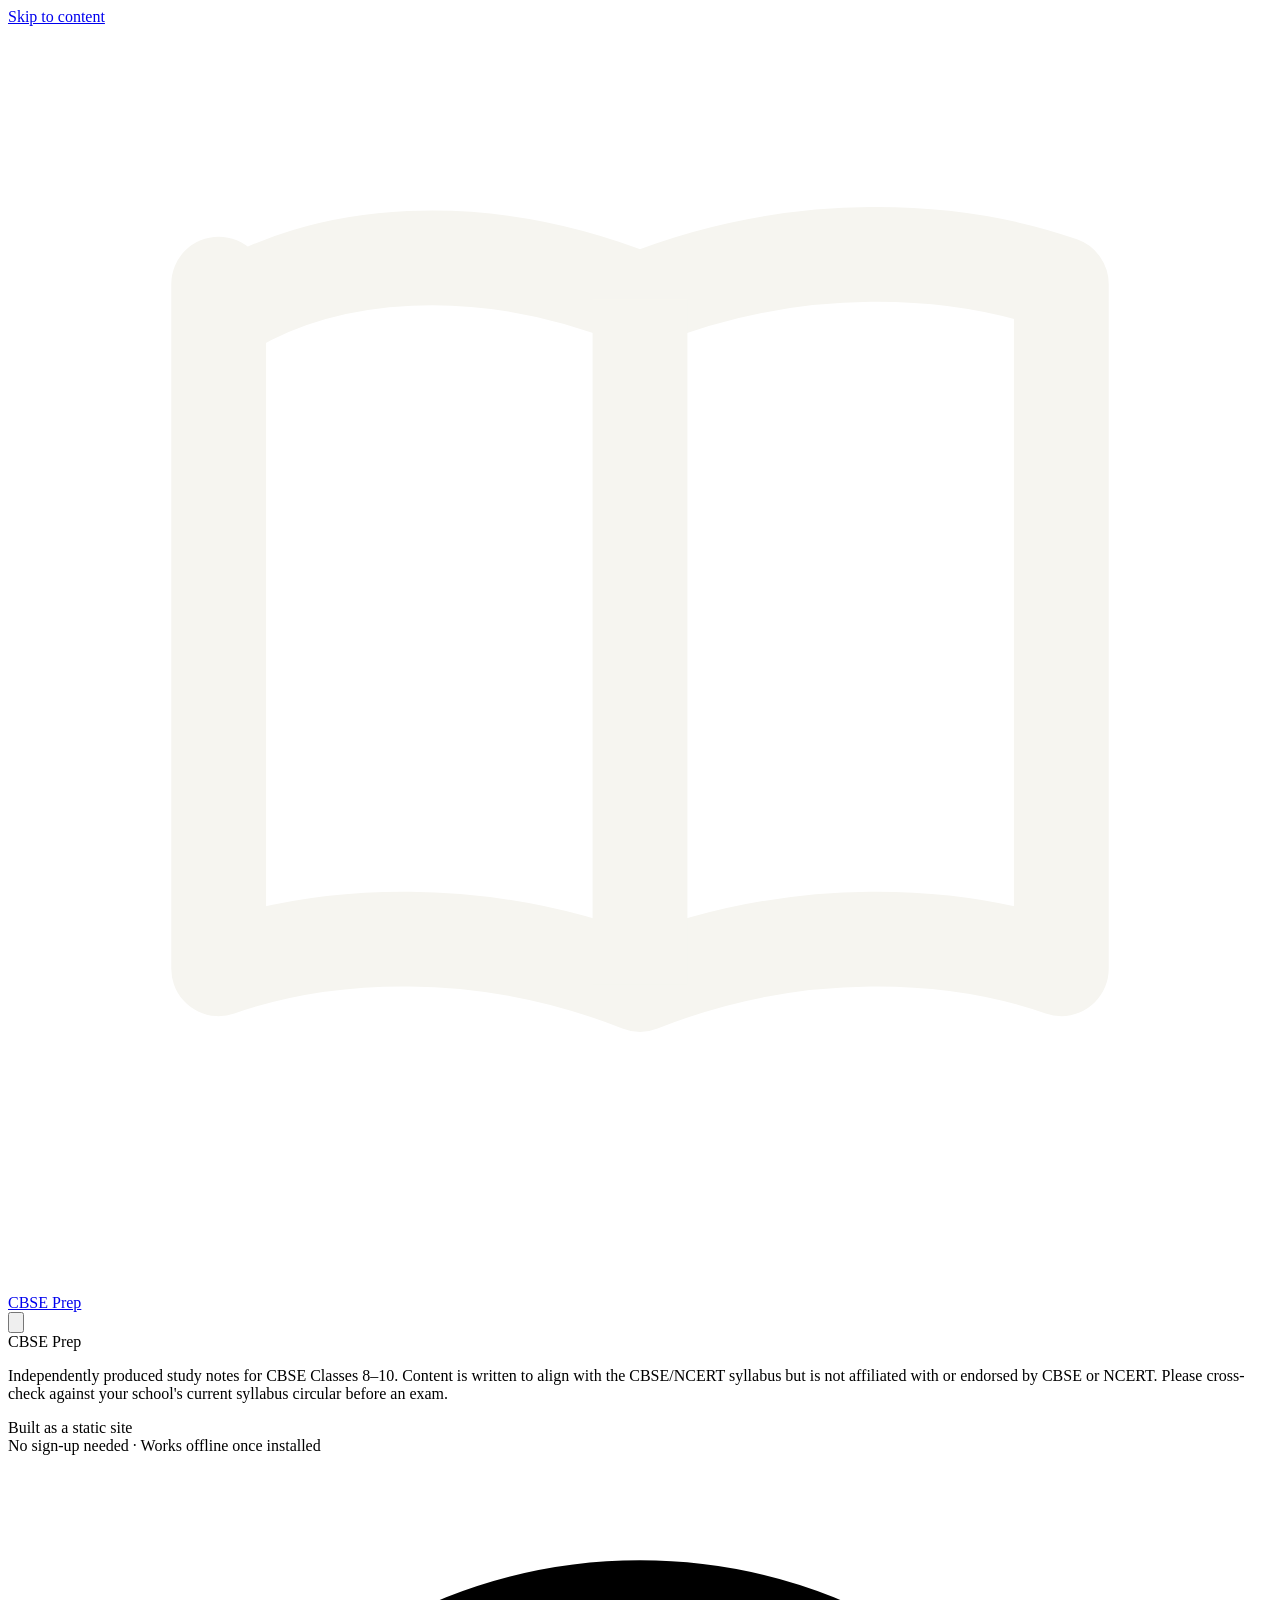
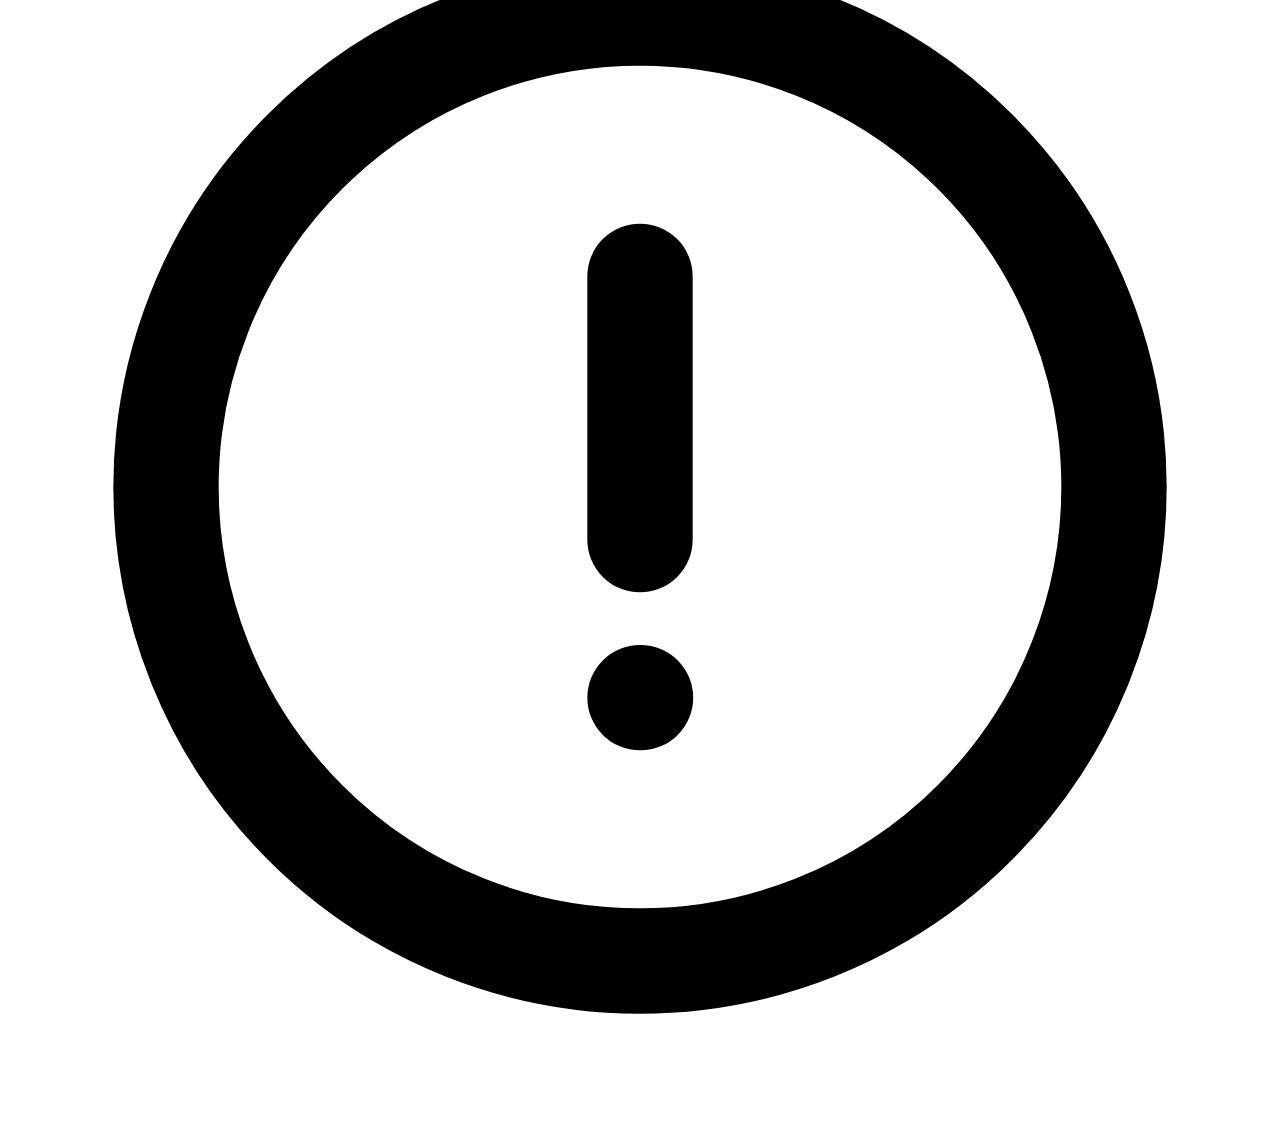
==== index.html @ 0fec068e "Add files via upload" ====
<!DOCTYPE html>
<html lang="en">
<head>
<meta charset="UTF-8" />
<meta name="viewport" content="width=device-width, initial-scale=1, viewport-fit=cover" />
<title>CBSE Prep — Notes, Q&amp;A &amp; Mock Papers for Classes 8–10</title>
<meta name="description" content="Free CBSE-aligned chapter notes, Top 25 Q&A practice cards and full mock papers for Class 8, 9 and 10 — organised by subject and chapter." />
<meta name="theme-color" content="#1b2a4a" />

<!-- Open Graph -->
<meta property="og:type" content="website" />
<meta property="og:site_name" content="CBSE Prep" />
<meta property="og:title" content="CBSE Prep — Notes, Q&A & Mock Papers for Classes 8–10" />
<meta property="og:description" content="Free CBSE-aligned chapter notes, Top 25 Q&A practice cards and full mock papers for Class 8, 9 and 10." />
<meta property="og:image" content="/icons/icon-512.png" />
<meta property="og:locale" content="en_IN" />
<meta name="twitter:card" content="summary" />
<meta name="twitter:title" content="CBSE Prep — Notes, Q&A & Mock Papers" />
<meta name="twitter:description" content="Chapter notes, Q&A practice and mock papers for CBSE Classes 8–10." />

<!-- PWA -->
<link rel="manifest" href="/manifest.json" />
<link rel="icon" href="/icons/favicon-32.png" sizes="32x32" />
<link rel="apple-touch-icon" href="/icons/apple-touch-icon.png" />

<!-- Fonts: Newsreader (display), Inter (body), IBM Plex Mono (utility/marks) -->
<link rel="preconnect" href="https://fonts.googleapis.com" />
<link rel="preconnect" href="https://fonts.gstatic.com" crossorigin />
<link href="https://fonts.googleapis.com/css2?family=Newsreader:ital,opsz,wght@0,6..72,400;0,6..72,500;0,6..72,600;0,6..72,700;1,6..72,500&family=Inter:wght@400;500;600;700;800&family=IBM+Plex+Mono:wght@400;500;600;700&display=swap" rel="stylesheet" />

<link rel="stylesheet" href="/css/styles.css" />
</head>
<body>
<a class="skip-link" href="#app-main">Skip to content</a>

<header class="site-header">
  <div class="container">
    <a class="brand" href="#/" data-nav-home>
      <span class="brand-mark">
        <svg viewBox="0 0 24 24" fill="none" stroke="#f6f5f0" stroke-width="1.8"><path d="M4 5.5C6 4.2 9 4 12 5.2c3-1.2 6-1 8-.3v13c-2-.7-5-.9-8 .3-3-1.2-6-1-8-.3v-13Z" stroke-linejoin="round"/><path d="M12 5.2v13" /></svg>
      </span>
      CBSE Prep
    </a>
    <div class="header-actions">
      <button class="install-btn" id="install-btn" type="button" hidden>
        <svg viewBox="0 0 24 24" fill="none" stroke="currentColor" stroke-width="2"><path d="M12 3v12m0 0 4-4m-4 4-4-4M5 21h14" stroke-linecap="round" stroke-linejoin="round"/></svg>
        Install app
      </button>
      <button class="icon-btn" id="theme-toggle" type="button" aria-pressed="false" aria-label="Switch to night study mode">
        <svg id="theme-icon" viewBox="0 0 24 24" fill="none" stroke="currentColor" stroke-width="1.8"><path d="M20 14.5A8.5 8.5 0 1 1 9.5 4a7 7 0 0 0 10.5 10.5Z" stroke-linejoin="round"/></svg>
      </button>
    </div>
  </div>
</header>

<div class="breadcrumb-bar" id="breadcrumb-bar" hidden>
  <div class="container">
    <nav class="breadcrumb" id="breadcrumb" aria-label="Breadcrumb"></nav>
  </div>
</div>

<main id="app-main"></main>

<footer class="site-footer">
  <div class="container footer-grid">
    <div>
      <div class="footer-brand">CBSE Prep</div>
      <p class="footer-note">
        Independently produced study notes for CBSE Classes 8–10. Content is written to align
        with the CBSE/NCERT syllabus but is not affiliated with or endorsed by CBSE or NCERT.
        Please cross-check against your school's current syllabus circular before an exam.
      </p>
    </div>
    <div class="footer-meta">
      Built as a static site<br />
      No sign-up needed · Works offline once installed
    </div>
  </div>
</footer>

<div class="toast" id="toast" role="status" aria-live="polite">
  <svg viewBox="0 0 24 24" fill="none" stroke="currentColor" stroke-width="2"><circle cx="12" cy="12" r="9"/><path d="M12 8v5M12 16h.01" stroke-linecap="round"/></svg>
  <span id="toast-msg"></span>
</div>

<script src="/vendor/marked.min.js"></script>
<script src="/js/data.js"></script>
<script src="/js/markdown.js"></script>
<script src="/js/protection.js"></script>
<script src="/js/flipcards.js"></script>
<script src="/js/views.js"></script>
<script src="/js/theme.js"></script>
<script src="/js/pwa.js"></script>
<script src="/js/router.js"></script>
<script src="/js/app.js"></script>
</body>
</html>
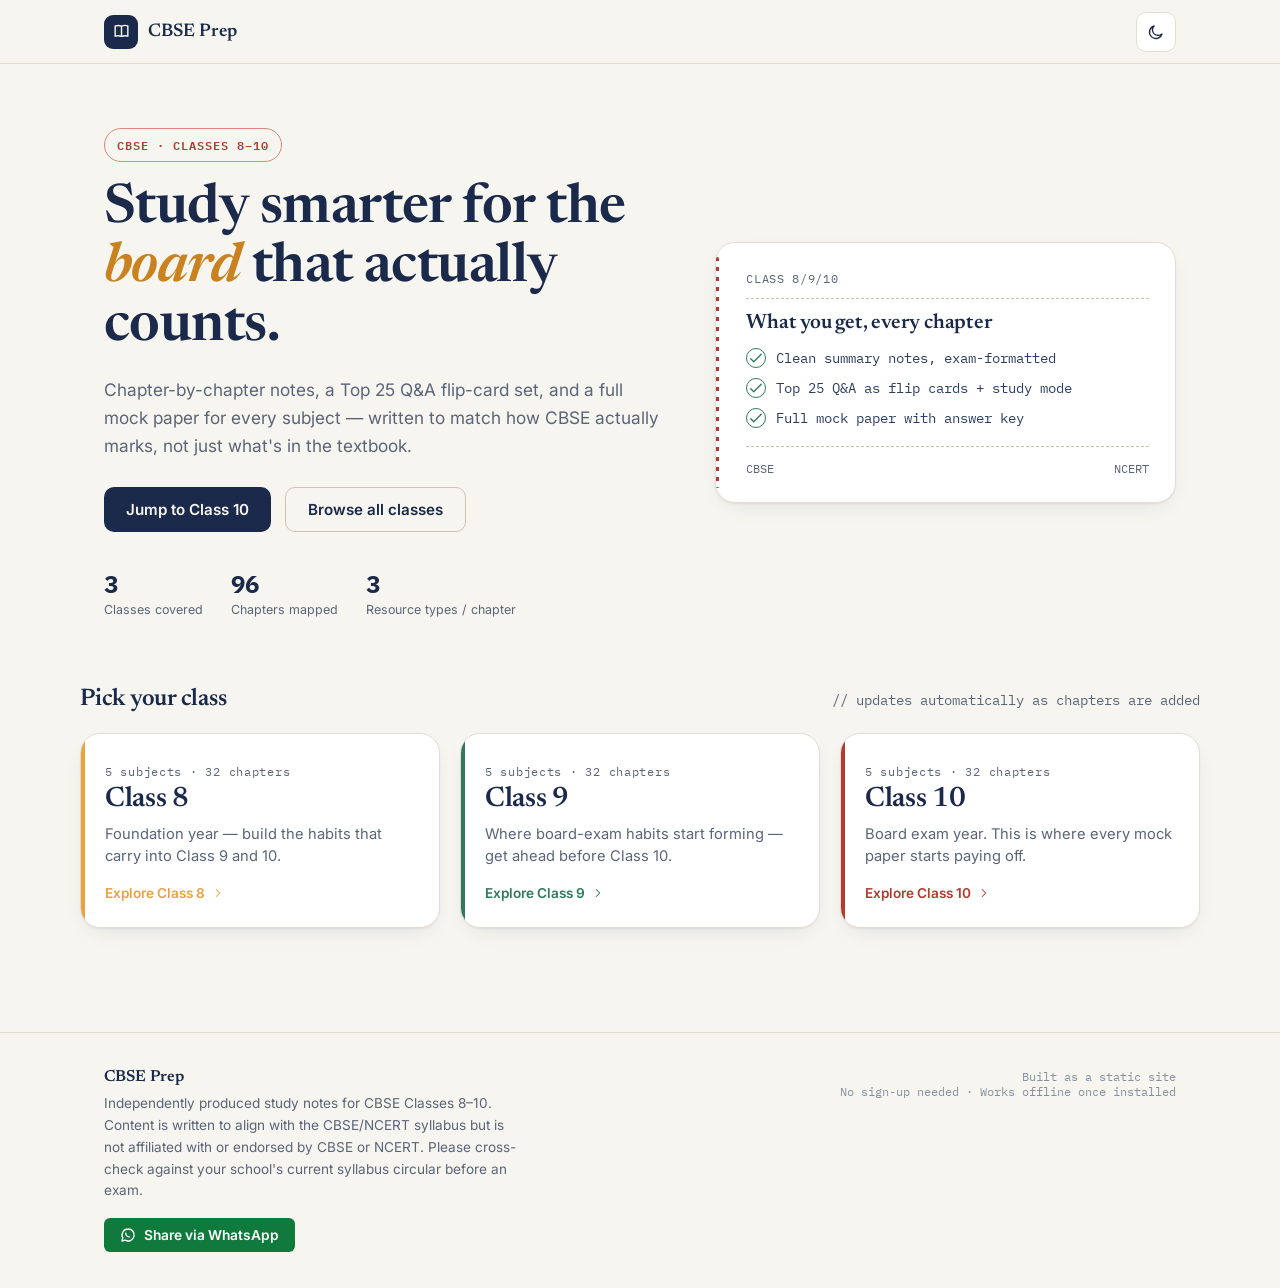
==== commit d54d33c8: "040720261700" ====
--- a/index.html
+++ b/index.html
@@ -70,6 +70,14 @@
         with the CBSE/NCERT syllabus but is not affiliated with or endorsed by CBSE or NCERT.
         Please cross-check against your school's current syllabus circular before an exam.
       </p>
+      <a
+        class="share-btn"
+        href="https://wa.me/?text=%F0%9F%93%9A%20Check%20out%20CBSE%20Prep%20%E2%80%94%20free%20notes%2C%20Q%26A%20and%20mock%20papers%20for%20CBSE%20Class%208%E2%80%9310%3A%20https%3A%2F%2Fcbse-board-notes.pages.dev%2F"
+        target="_blank" rel="noopener"
+      >
+        <svg viewBox="0 0 24 24" fill="none" stroke="currentColor" stroke-width="2"><path d="M12 3a9 9 0 0 0-7.8 13.4L3 21l4.8-1.2A9 9 0 1 0 12 3Z" stroke-linejoin="round"/><path d="M8.5 9.3c.3 2.9 2.7 5.3 5.6 5.6" stroke-linecap="round"/></svg>
+        Share via WhatsApp
+      </a>
     </div>
     <div class="footer-meta">
       Built as a static site<br />
--- a/css/styles.css
+++ b/css/styles.css
@@ -0,0 +1,619 @@
+/* =========================================================================
+   CBSE Prep — Design System
+   -------------------------------------------------------------------------
+   Concept: "The Marks Margin" — on Indian answer sheets, examiners work in
+   a ruled red margin down the side of the page, ticking off marks as they
+   go. We reuse that ruled margin as the site's own navigation/progress
+   device (see .margin-rule, breadcrumbs, progress ticks), instead of a
+   generic progress bar. Fonts: Newsreader (an academic serif, used for
+   headings/hero — evokes a textbook, not a cream-and-terracotta template),
+   Inter (UI/body), IBM Plex Mono (numbers, marks, roll-no./breadcrumb feel).
+   ========================================================================= */
+
+:root {
+  /* ---- Color tokens ---- */
+  --ink-navy: #1b2a4a;
+  --ink-navy-soft: #2c3e63;
+  --paper: #f6f5f0;
+  --paper-raised: #ffffff;
+  --marigold: #e8a33d;
+  --marigold-deep: #c9821f;
+  --correction-red: #b23a2e;
+  --correction-red-soft: #d9887c;
+  --success-green: #2f7a5c;
+  --slate: #5b6478;
+  --slate-light: #8890a0;
+  --line: #e1ddd2;
+  --line-strong: #c9c3b3;
+
+  /* ---- Type ---- */
+  --font-display: "Newsreader", "Source Serif 4", Georgia, serif;
+  --font-body: "Inter", -apple-system, BlinkMacSystemFont, "Segoe UI", sans-serif;
+  --font-mono: "IBM Plex Mono", "SFMono-Regular", Consolas, monospace;
+
+  /* ---- Layout ---- */
+  --max-width: 1120px;
+  --radius-sm: 6px;
+  --radius-md: 12px;
+  --radius-lg: 20px;
+  --shadow-card: 0 1px 2px rgba(27, 42, 74, 0.06), 0 8px 24px -12px rgba(27, 42, 74, 0.18);
+  --shadow-card-hover: 0 4px 10px rgba(27, 42, 74, 0.10), 0 16px 36px -14px rgba(27, 42, 74, 0.28);
+  --shadow-flip: 0 20px 40px -16px rgba(27, 42, 74, 0.35);
+
+  --header-h: 64px;
+  --transition-fast: 160ms ease;
+  --transition-med: 320ms cubic-bezier(0.22, 0.61, 0.36, 1);
+}
+
+/* ---- Dark / "Night Study" mode ---- */
+[data-theme="night"] {
+  --ink-navy: #eef0f6;
+  --ink-navy-soft: #c7cde0;
+  --paper: #10182c;
+  --paper-raised: #182238;
+  --marigold: #f0b25a;
+  --marigold-deep: #f6c67a;
+  --correction-red: #e2685a;
+  --correction-red-soft: #a24339;
+  --success-green: #59b590;
+  --slate: #a9b0c3;
+  --slate-light: #7d8398;
+  --line: #2a3550;
+  --line-strong: #3a4666;
+  --shadow-card: 0 1px 2px rgba(0, 0, 0, 0.3), 0 8px 24px -12px rgba(0, 0, 0, 0.6);
+  --shadow-card-hover: 0 4px 10px rgba(0, 0, 0, 0.4), 0 16px 36px -14px rgba(0, 0, 0, 0.7);
+}
+
+/* ---- Reset ---- */
+*, *::before, *::after { box-sizing: border-box; }
+html { scroll-behavior: smooth; }
+body {
+  margin: 0;
+  font-family: var(--font-body);
+  background: var(--paper);
+  color: var(--ink-navy);
+  -webkit-font-smoothing: antialiased;
+  transition: background var(--transition-med), color var(--transition-med);
+}
+img { max-width: 100%; display: block; }
+a { color: inherit; }
+button { font-family: inherit; }
+ul { list-style: none; margin: 0; padding: 0; }
+h1, h2, h3, h4 { font-family: var(--font-display); margin: 0; font-weight: 600; letter-spacing: -0.01em; }
+p { margin: 0; }
+
+@media (prefers-reduced-motion: reduce) {
+  *, *::before, *::after { animation-duration: 0.001ms !important; animation-iteration-count: 1 !important; transition-duration: 0.001ms !important; scroll-behavior: auto !important; }
+}
+
+:focus-visible {
+  outline: 3px solid var(--marigold);
+  outline-offset: 2px;
+  border-radius: 4px;
+}
+
+.container {
+  max-width: var(--max-width);
+  margin: 0 auto;
+  padding: 0 24px;
+}
+
+.visually-hidden {
+  position: absolute; width: 1px; height: 1px; padding: 0; margin: -1px;
+  overflow: hidden; clip: rect(0,0,0,0); white-space: nowrap; border: 0;
+}
+
+.skip-link {
+  position: absolute; left: 12px; top: -60px; background: var(--marigold);
+  color: var(--ink-navy); padding: 10px 16px; border-radius: var(--radius-sm);
+  font-weight: 600; z-index: 1000; transition: top var(--transition-fast);
+}
+.skip-link:focus { top: 12px; }
+
+/* =========================================================================
+   Header
+   ========================================================================= */
+.site-header {
+  position: sticky; top: 0; z-index: 100;
+  height: var(--header-h);
+  display: flex; align-items: center;
+  background: var(--paper); /* fallback for browsers without color-mix() support */
+  background: color-mix(in srgb, var(--paper) 88%, transparent);
+  backdrop-filter: blur(10px);
+  border-bottom: 1px solid var(--line);
+}
+.site-header .container { display: flex; align-items: center; justify-content: space-between; width: 100%; }
+
+.brand {
+  display: flex; align-items: center; gap: 10px;
+  font-family: var(--font-display); font-weight: 600; font-size: 1.15rem;
+  text-decoration: none; color: var(--ink-navy);
+}
+.brand-mark {
+  width: 34px; height: 34px; border-radius: 9px; background: var(--ink-navy);
+  display: flex; align-items: center; justify-content: center; flex-shrink: 0;
+}
+.brand-mark svg { width: 19px; height: 19px; }
+
+.header-actions { display: flex; align-items: center; gap: 10px; }
+
+.icon-btn {
+  width: 40px; height: 40px; border-radius: 10px;
+  border: 1px solid var(--line); background: var(--paper-raised);
+  display: flex; align-items: center; justify-content: center;
+  cursor: pointer; color: var(--ink-navy);
+  transition: border-color var(--transition-fast), transform var(--transition-fast);
+}
+.icon-btn:hover { border-color: var(--line-strong); transform: translateY(-1px); }
+.icon-btn svg { width: 18px; height: 18px; }
+
+.install-btn {
+  display: none;
+  align-items: center; gap: 8px;
+  padding: 9px 14px; border-radius: 10px; border: none;
+  background: var(--marigold); color: var(--ink-navy);
+  font-weight: 600; font-size: 0.85rem; cursor: pointer;
+  transition: transform var(--transition-fast), background var(--transition-fast);
+}
+.install-btn.is-visible { display: inline-flex; }
+.install-btn:hover { transform: translateY(-1px); background: var(--marigold-deep); }
+.install-btn svg { width: 15px; height: 15px; }
+
+/* =========================================================================
+   Breadcrumb — doubles as "the marks margin" wayfinder
+   ========================================================================= */
+.breadcrumb-bar {
+  border-bottom: 1px solid var(--line);
+  background: var(--paper);
+}
+.breadcrumb {
+  display: flex; align-items: center; flex-wrap: wrap; gap: 6px;
+  padding: 14px 0;
+  font-family: var(--font-mono); font-size: 0.78rem; letter-spacing: 0.01em;
+  color: var(--slate);
+}
+.breadcrumb a {
+  text-decoration: none; color: var(--slate);
+  padding: 4px 8px; border-radius: 6px;
+  transition: background var(--transition-fast), color var(--transition-fast);
+}
+.breadcrumb a:hover { background: var(--line); color: var(--ink-navy); }
+.breadcrumb .crumb-sep { color: var(--line-strong); }
+.breadcrumb .crumb-current { color: var(--ink-navy); font-weight: 600; padding: 4px 8px; }
+
+.back-btn {
+  display: inline-flex; align-items: center; gap: 6px;
+  border: none; background: none; cursor: pointer;
+  font-family: var(--font-mono); font-size: 0.78rem; font-weight: 600;
+  color: var(--ink-navy); padding: 6px 0; margin-bottom: 4px;
+}
+.back-btn svg { width: 14px; height: 14px; }
+.back-btn:hover { color: var(--correction-red); }
+
+/* =========================================================================
+   Buttons (shared)
+   ========================================================================= */
+.btn {
+  display: inline-flex; align-items: center; justify-content: center; gap: 8px;
+  padding: 12px 22px; border-radius: 10px; border: none;
+  font-weight: 600; font-size: 0.95rem; cursor: pointer;
+  text-decoration: none; transition: transform var(--transition-fast), box-shadow var(--transition-fast);
+}
+.btn-primary { background: var(--ink-navy); color: var(--paper); }
+.btn-primary:hover { transform: translateY(-2px); box-shadow: var(--shadow-card-hover); }
+.btn-outline { background: transparent; color: var(--ink-navy); border: 1.5px solid var(--line-strong); }
+.btn-outline:hover { border-color: var(--ink-navy); }
+
+/* =========================================================================
+   Main / page transition
+   ========================================================================= */
+#app-main { min-height: calc(100vh - var(--header-h)); }
+.view { animation: view-in var(--transition-med) both; }
+@keyframes view-in {
+  from { opacity: 0; transform: translateY(10px); }
+  to { opacity: 1; transform: translateY(0); }
+}
+
+.page-head { padding: 40px 0 28px; }
+.page-eyebrow {
+  font-family: var(--font-mono); font-size: 0.75rem; letter-spacing: 0.08em;
+  text-transform: uppercase; color: var(--marigold-deep); font-weight: 600;
+  display: flex; align-items: center; gap: 8px; margin-bottom: 10px;
+}
+.page-eyebrow::before { content: ""; width: 18px; height: 2px; background: var(--correction-red); display: inline-block; }
+.page-title { font-size: clamp(1.7rem, 3.4vw, 2.5rem); }
+.page-sub { color: var(--slate); margin-top: 10px; font-size: 1.02rem; max-width: 60ch; }
+
+/* =========================================================================
+   Hero (Home)
+   ========================================================================= */
+.hero {
+  padding-top: 64px;
+  padding-bottom: 40px;
+  position: relative;
+  overflow: hidden;
+}
+.hero-grid {
+  display: grid; grid-template-columns: 1.1fr 0.9fr; gap: 48px; align-items: center;
+}
+.hero-eyebrow {
+  font-family: var(--font-mono); font-size: 0.78rem; letter-spacing: 0.08em;
+  text-transform: uppercase; color: var(--correction-red); font-weight: 600;
+  margin-bottom: 18px; display: inline-block;
+  border: 1px solid var(--correction-red-soft); padding: 6px 12px; border-radius: 999px;
+}
+.hero h1 {
+  font-size: clamp(2.2rem, 5vw, 3.4rem); line-height: 1.08; margin-bottom: 20px;
+}
+.hero h1 em { font-style: italic; color: var(--marigold-deep); }
+.hero-desc { font-size: 1.08rem; color: var(--slate); max-width: 52ch; margin-bottom: 28px; line-height: 1.6; }
+.hero-actions { display: flex; gap: 14px; flex-wrap: wrap; }
+
+.hero-stats { display: flex; gap: 28px; margin-top: 36px; flex-wrap: wrap; }
+.hero-stat .num { font-family: var(--font-mono); font-size: 1.5rem; font-weight: 700; color: var(--ink-navy); }
+.hero-stat .lbl { font-size: 0.78rem; color: var(--slate); margin-top: 2px; }
+
+/* Exam-paper header panel — the "signature" visual on Home */
+.exam-card {
+  background: var(--paper-raised);
+  border: 1px solid var(--line);
+  border-radius: var(--radius-lg);
+  box-shadow: var(--shadow-card);
+  padding: 28px 26px 26px 30px;
+  position: relative;
+  font-family: var(--font-mono);
+}
+.exam-card::before {
+  content: ""; position: absolute; left: 0; top: 14px; bottom: 14px; width: 3px;
+  background: repeating-linear-gradient(to bottom, var(--correction-red) 0 4px, transparent 4px 10px);
+  border-radius: 2px;
+}
+.exam-card-row {
+  display: flex; justify-content: space-between; font-size: 0.72rem;
+  color: var(--slate); text-transform: uppercase; letter-spacing: 0.06em;
+  padding-bottom: 12px; margin-bottom: 14px; border-bottom: 1px dashed var(--line-strong);
+}
+.exam-card h3 {
+  font-family: var(--font-display); font-size: 1.3rem; margin-bottom: 14px; color: var(--ink-navy);
+}
+.exam-card-list { display: flex; flex-direction: column; gap: 10px; }
+.exam-card-list li {
+  display: flex; align-items: center; gap: 10px; font-size: 0.85rem; color: var(--ink-navy-soft);
+}
+.exam-tick {
+  width: 20px; height: 20px; border-radius: 50%; border: 1.5px solid var(--success-green);
+  color: var(--success-green); display: flex; align-items: center; justify-content: center;
+  font-size: 0.65rem; flex-shrink: 0;
+}
+.exam-card-footer {
+  margin-top: 18px; padding-top: 14px; border-top: 1px dashed var(--line-strong);
+  display: flex; justify-content: space-between; font-size: 0.72rem; color: var(--slate);
+}
+.exam-card-footer strong { color: var(--marigold-deep); }
+
+/* =========================================================================
+   Class cards (Home)
+   ========================================================================= */
+.section { padding: 30px 0 64px; }
+.section-title-row { display: flex; align-items: baseline; justify-content: space-between; margin-bottom: 22px; flex-wrap: wrap; gap: 8px; }
+.section-title { font-size: 1.5rem; }
+.section-note { font-size: 0.85rem; color: var(--slate); font-family: var(--font-mono); }
+
+.class-grid { display: grid; grid-template-columns: repeat(3, 1fr); gap: 20px; }
+
+.class-card {
+  position: relative;
+  background: var(--paper-raised);
+  border: 1px solid var(--line);
+  border-radius: var(--radius-lg);
+  padding: 30px 24px 26px;
+  text-decoration: none; color: var(--ink-navy);
+  box-shadow: var(--shadow-card);
+  overflow: hidden;
+  transition: transform var(--transition-med), box-shadow var(--transition-med), border-color var(--transition-med);
+}
+.class-card:hover, .class-card:focus-visible { transform: translateY(-6px); box-shadow: var(--shadow-card-hover); border-color: var(--line-strong); }
+.class-card::after {
+  content: ""; position: absolute; left: 0; top: 0; bottom: 0; width: 4px;
+  background: var(--class-accent, var(--marigold));
+  transition: width var(--transition-med);
+}
+.class-card:hover::after { width: 7px; }
+.class-card .class-num {
+  font-family: var(--font-mono); font-size: 0.75rem; color: var(--slate); letter-spacing: 0.06em;
+}
+.class-card h3 { font-size: 1.75rem; margin: 6px 0 10px; }
+.class-card p { color: var(--slate); font-size: 0.92rem; line-height: 1.5; }
+.class-card .class-cta {
+  margin-top: 18px; display: flex; align-items: center; gap: 6px;
+  font-size: 0.85rem; font-weight: 600; color: var(--class-accent, var(--marigold-deep));
+}
+.class-card .class-cta svg { width: 14px; height: 14px; transition: transform var(--transition-fast); }
+.class-card:hover .class-cta svg { transform: translateX(3px); }
+
+/* =========================================================================
+   Card grids (Subjects / Resource types)
+   ========================================================================= */
+.card-grid { display: grid; grid-template-columns: repeat(auto-fill, minmax(230px, 1fr)); gap: 18px; }
+
+.subject-card, .resource-card {
+  background: var(--paper-raised);
+  border: 1px solid var(--line);
+  border-radius: var(--radius-md);
+  padding: 22px 20px;
+  text-decoration: none; color: var(--ink-navy);
+  box-shadow: var(--shadow-card);
+  display: flex; flex-direction: column; gap: 12px;
+  transition: transform var(--transition-fast), box-shadow var(--transition-fast), border-color var(--transition-fast);
+}
+.subject-card:hover, .resource-card:hover, .subject-card:focus-visible, .resource-card:focus-visible {
+  transform: translateY(-4px); box-shadow: var(--shadow-card-hover); border-color: var(--line-strong);
+}
+.card-icon {
+  width: 44px; height: 44px; border-radius: 10px; background: var(--paper);
+  border: 1px solid var(--line);
+  display: flex; align-items: center; justify-content: center; color: var(--marigold-deep);
+}
+.card-icon svg { width: 22px; height: 22px; }
+.subject-card h3, .resource-card h3 { font-size: 1.1rem; font-family: var(--font-body); font-weight: 700; }
+.subject-card .meta { font-family: var(--font-mono); font-size: 0.74rem; color: var(--slate); }
+.resource-card p { font-size: 0.86rem; color: var(--slate); line-height: 1.5; }
+
+.resource-card { padding: 28px 24px; }
+.resource-card .card-icon { width: 52px; height: 52px; }
+.resource-card .card-icon svg { width: 26px; height: 26px; }
+
+/* Chapter list */
+.chapter-list { display: flex; flex-direction: column; gap: 10px; }
+.chapter-item {
+  display: flex; align-items: center; gap: 16px;
+  background: var(--paper-raised); border: 1px solid var(--line); border-radius: var(--radius-md);
+  padding: 16px 18px; text-decoration: none; color: var(--ink-navy);
+  transition: transform var(--transition-fast), box-shadow var(--transition-fast), border-color var(--transition-fast);
+}
+.chapter-item:hover, .chapter-item:focus-visible { transform: translateX(4px); box-shadow: var(--shadow-card); border-color: var(--line-strong); }
+.chapter-num {
+  font-family: var(--font-mono); font-weight: 700; font-size: 0.95rem;
+  width: 40px; height: 40px; border-radius: 10px; flex-shrink: 0;
+  background: var(--paper); border: 1px solid var(--line);
+  display: flex; align-items: center; justify-content: center; color: var(--marigold-deep);
+}
+.chapter-item h3 { font-size: 1.02rem; font-family: var(--font-body); font-weight: 600; }
+.chapter-item .chev { margin-left: auto; color: var(--slate-light); width: 16px; height: 16px; flex-shrink: 0; }
+
+/* =========================================================================
+   Skeleton loaders
+   ========================================================================= */
+.skeleton { position: relative; overflow: hidden; background: var(--line); border-radius: var(--radius-md); }
+.skeleton::after {
+  content: ""; position: absolute; inset: 0; transform: translateX(-100%);
+  background: linear-gradient(90deg, transparent, var(--paper-raised), transparent); /* fallback */
+  background: linear-gradient(90deg, transparent, color-mix(in srgb, var(--paper-raised) 70%, transparent), transparent);
+  animation: shimmer 1.3s infinite;
+}
+@keyframes shimmer { 100% { transform: translateX(100%); } }
+.skeleton-card { height: 150px; }
+.skeleton-line { height: 14px; margin-bottom: 10px; }
+.skeleton-grid { display: grid; grid-template-columns: repeat(auto-fill, minmax(230px, 1fr)); gap: 18px; }
+
+/* =========================================================================
+   Content areas (protected)
+   ========================================================================= */
+.content-shell { position: relative; }
+.content-protected {
+  user-select: none;
+  -webkit-user-select: none;
+  position: relative;
+}
+.content-protected img { -webkit-user-drag: none; user-drag: none; pointer-events: none; }
+
+.watermark-layer {
+  position: absolute; inset: 0; pointer-events: none; z-index: 1;
+  opacity: 0.05;
+  background-image: var(--watermark-svg);
+  background-repeat: repeat;
+  background-size: 260px 160px;
+  mix-blend-mode: multiply;
+}
+[data-theme="night"] .watermark-layer { mix-blend-mode: screen; opacity: 0.06; }
+
+.toast {
+  position: fixed; left: 50%; bottom: 28px; transform: translate(-50%, 20px);
+  background: var(--ink-navy); color: var(--paper);
+  padding: 12px 20px; border-radius: 10px; font-size: 0.88rem;
+  box-shadow: var(--shadow-card-hover); z-index: 1000;
+  opacity: 0; transition: opacity var(--transition-fast), transform var(--transition-fast);
+  pointer-events: none; display: flex; align-items: center; gap: 8px;
+}
+.toast svg { width: 15px; height: 15px; color: var(--correction-red-soft); flex-shrink: 0; }
+.toast.is-visible { opacity: 1; transform: translate(-50%, 0); }
+
+/* Reading layout for summary/notes */
+.reading-layout { display: grid; grid-template-columns: 220px 1fr; gap: 40px; align-items: start; }
+.toc {
+  position: sticky; top: calc(var(--header-h) + 24px);
+  background: var(--paper-raised); border: 1px solid var(--line); border-radius: var(--radius-md);
+  padding: 18px; font-size: 0.85rem;
+}
+.toc h4 { font-family: var(--font-mono); font-size: 0.72rem; text-transform: uppercase; letter-spacing: 0.06em; color: var(--slate); margin-bottom: 10px; }
+.toc ul { display: flex; flex-direction: column; gap: 8px; }
+.toc a { text-decoration: none; color: var(--ink-navy-soft); display: block; padding: 3px 0; border-left: 2px solid transparent; padding-left: 10px; transition: border-color var(--transition-fast), color var(--transition-fast); }
+.toc a:hover, .toc a.active { border-left-color: var(--marigold); color: var(--ink-navy); font-weight: 600; }
+.toc .toc-sub { padding-left: 20px; font-size: 0.92em; }
+
+.prose {
+  font-size: 1.04rem; line-height: 1.8; max-width: 74ch;
+}
+.prose h1, .prose h2, .prose h3 { margin-top: 1.6em; margin-bottom: 0.6em; color: var(--ink-navy); scroll-margin-top: calc(var(--header-h) + 20px); }
+.prose h1 { font-size: 1.7rem; border-bottom: 1px solid var(--line); padding-bottom: 0.4em; }
+.prose h2 { font-size: 1.35rem; }
+.prose h3 { font-size: 1.12rem; font-family: var(--font-body); font-weight: 700; }
+.prose p { margin: 0.9em 0; color: var(--ink-navy-soft); }
+.prose ul, .prose ol { margin: 0.9em 0; padding-left: 1.4em; color: var(--ink-navy-soft); }
+.prose li { margin: 0.35em 0; }
+.prose strong { color: var(--ink-navy); }
+.prose table { border-collapse: collapse; width: 100%; margin: 1.2em 0; font-size: 0.95rem; }
+.prose th, .prose td { border: 1px solid var(--line-strong); padding: 8px 12px; text-align: left; }
+.prose th { background: var(--paper); font-family: var(--font-mono); font-size: 0.78rem; text-transform: uppercase; letter-spacing: 0.04em; }
+.prose blockquote { border-left: 3px solid var(--marigold); margin: 1.2em 0; padding: 0.4em 1em; color: var(--slate); background: var(--paper); border-radius: 0 8px 8px 0; }
+.prose code { font-family: var(--font-mono); background: var(--paper); padding: 0.15em 0.4em; border-radius: 4px; font-size: 0.9em; }
+
+/* =========================================================================
+   Flip cards (Top 25 Q&A)
+   ========================================================================= */
+.qna-toolbar { display: flex; align-items: center; justify-content: space-between; gap: 16px; margin-bottom: 26px; flex-wrap: wrap; }
+.qna-progress { font-family: var(--font-mono); font-size: 0.82rem; color: var(--slate); display: flex; align-items: center; gap: 10px; }
+.qna-progress-track { width: 120px; height: 6px; background: var(--line); border-radius: 999px; overflow: hidden; }
+.qna-progress-fill { height: 100%; background: var(--success-green); border-radius: 999px; transition: width var(--transition-med); }
+.qna-actions { display: flex; gap: 10px; }
+
+.flip-grid { display: grid; grid-template-columns: repeat(auto-fill, minmax(270px, 1fr)); gap: 22px; perspective: 1400px; }
+
+.flip-card {
+  height: 210px; cursor: pointer; outline-offset: 4px;
+}
+.flip-card-inner {
+  position: relative; width: 100%; height: 100%;
+  transition: transform 0.46s cubic-bezier(0.22, 0.61, 0.36, 1);
+  transform-style: preserve-3d;
+}
+.flip-card.is-flipped .flip-card-inner { transform: rotateY(180deg); }
+.flip-card-face {
+  position: absolute; inset: 0; backface-visibility: hidden;
+  border-radius: var(--radius-md); padding: 20px;
+  display: flex; flex-direction: column;
+  border: 1px solid var(--line); box-shadow: var(--shadow-card);
+  overflow: hidden;
+}
+.flip-card-front { background: var(--paper-raised); }
+.flip-card-back { background: var(--ink-navy); color: var(--paper); transform: rotateY(180deg); }
+.flip-card:hover .flip-card-face, .flip-card:focus-visible .flip-card-face { box-shadow: var(--shadow-flip); }
+
+.flip-qnum {
+  font-family: var(--font-mono); font-size: 0.72rem; color: var(--marigold-deep);
+  font-weight: 700; letter-spacing: 0.04em; margin-bottom: 10px;
+}
+.flip-card-back .flip-qnum { color: var(--marigold); }
+.flip-card-front p { font-size: 0.98rem; font-weight: 600; line-height: 1.5; color: var(--ink-navy); overflow-y: auto; }
+.flip-card-back .answer-body { font-size: 0.88rem; line-height: 1.55; overflow-y: auto; color: var(--paper); opacity: 0.94; }
+.flip-card-back .answer-body p { margin: 0.5em 0; }
+.flip-hint { margin-top: auto; padding-top: 10px; font-family: var(--font-mono); font-size: 0.68rem; color: var(--slate-light); display: flex; align-items: center; gap: 6px; }
+.flip-hint svg { width: 12px; height: 12px; }
+.flip-card-back .reviewed-stamp {
+  margin-left: auto; margin-top: 8px; width: 26px; height: 26px; border-radius: 50%;
+  border: 1.5px solid var(--marigold); color: var(--marigold); display: flex; align-items: center; justify-content: center; flex-shrink: 0;
+}
+
+/* Study mode overlay */
+.study-overlay {
+  position: fixed; inset: 0;
+  background: var(--ink-navy); /* fallback */
+  background: color-mix(in srgb, var(--ink-navy) 92%, transparent);
+  z-index: 500; display: flex; flex-direction: column; align-items: center; justify-content: center;
+  padding: 24px; backdrop-filter: blur(4px);
+}
+.study-close { position: absolute; top: 20px; right: 20px; }
+.study-progress-label { color: var(--paper); font-family: var(--font-mono); font-size: 0.85rem; margin-bottom: 18px; opacity: 0.8; }
+.study-card-wrap { width: min(560px, 92vw); perspective: 1600px; }
+.study-card-wrap .flip-card { height: 320px; }
+.study-nav { display: flex; align-items: center; gap: 18px; margin-top: 26px; }
+.study-nav .icon-btn { background: var(--paper-raised); }
+/* .btn-outline normally sits on the page background, so its text uses
+   --ink-navy. Here it sits on the dark Study Mode overlay (built from that
+   same --ink-navy variable), which made the label invisible — override
+   both colors so they contrast with the overlay instead. */
+.study-nav .btn-outline {
+  color: var(--paper);
+  border-color: var(--paper);
+  background: transparent;
+}
+.study-nav .btn-outline:hover {
+  color: var(--marigold);
+  border-color: var(--marigold);
+}
+
+/* =========================================================================
+   Mock paper
+   ========================================================================= */
+.exam-meta-bar {
+  display: flex; flex-wrap: wrap; gap: 24px; justify-content: space-between;
+  background: var(--paper-raised); border: 1px solid var(--line); border-radius: var(--radius-md);
+  padding: 18px 22px; margin-bottom: 20px; font-family: var(--font-mono); font-size: 0.85rem;
+}
+.exam-meta-bar div span { display: block; font-size: 0.68rem; color: var(--slate); text-transform: uppercase; letter-spacing: 0.06em; margin-bottom: 4px; }
+.exam-instructions {
+  background: var(--paper); border: 1px dashed var(--line-strong); border-radius: var(--radius-md);
+  padding: 18px 22px; margin-bottom: 26px;
+}
+.exam-instructions h4 { font-family: var(--font-mono); font-size: 0.75rem; text-transform: uppercase; letter-spacing: 0.06em; color: var(--slate); margin-bottom: 10px; }
+.exam-section { margin-bottom: 32px; }
+.exam-section-head { display: flex; align-items: center; gap: 12px; margin-bottom: 14px; }
+.exam-section-head h3 { font-size: 1.15rem; }
+.marks-badge {
+  font-family: var(--font-mono); font-size: 0.72rem; font-weight: 700; color: var(--correction-red);
+  border: 1px solid var(--correction-red-soft); padding: 3px 10px; border-radius: 999px;
+}
+.exam-section .prose { max-width: none; }
+
+.answer-key-toggle {
+  display: inline-flex; align-items: center; gap: 8px; margin: 8px 0 18px;
+}
+.answer-key-panel {
+  border: 1px solid var(--line-strong); border-radius: var(--radius-md); background: var(--paper-raised);
+  overflow: hidden; max-height: 0; transition: max-height var(--transition-med);
+}
+.answer-key-panel.is-open { max-height: 6000px; }
+.answer-key-inner { padding: 22px 24px; }
+
+/* =========================================================================
+   Empty / coming soon / error states
+   ========================================================================= */
+.empty-state {
+  text-align: center; padding: 70px 24px; max-width: 460px; margin: 0 auto;
+}
+.empty-state .card-icon { margin: 0 auto 18px; width: 56px; height: 56px; }
+.empty-state h3 { font-size: 1.3rem; margin-bottom: 10px; }
+.empty-state p { color: var(--slate); line-height: 1.6; }
+
+/* =========================================================================
+   Footer
+   ========================================================================= */
+.site-footer { border-top: 1px solid var(--line); padding: 36px 0; margin-top: 40px; }
+.footer-grid { display: flex; justify-content: space-between; align-items: flex-start; gap: 24px; flex-wrap: wrap; }
+.footer-brand { font-family: var(--font-display); font-weight: 600; }
+.footer-note { color: var(--slate); font-size: 0.85rem; max-width: 46ch; line-height: 1.6; margin-top: 8px; }
+
+.share-btn {
+  display: inline-flex; align-items: center; gap: 8px;
+  margin-top: 16px; padding: 9px 16px;
+  /* WhatsApp's own brand green (#25D366) only reaches ~2:1 contrast with
+     white text — well under WCAG AA. This deeper shade keeps the same
+     green family (readable as "WhatsApp") while passing AA at ~5.4:1. */
+  background: #0f7a3b; color: #ffffff;
+  border-radius: var(--radius-sm); text-decoration: none;
+  font-family: var(--font-body); font-weight: 600; font-size: 0.86rem;
+  transition: transform var(--transition-fast), background var(--transition-fast);
+}
+.share-btn svg { width: 16px; height: 16px; flex-shrink: 0; }
+.share-btn:hover { background: #0c6631; transform: translateY(-1px); }
+.share-btn:focus-visible { outline-color: #0c6631; }
+.footer-meta { font-family: var(--font-mono); font-size: 0.76rem; color: var(--slate-light); text-align: right; }
+
+/* =========================================================================
+   Responsive
+   ========================================================================= */
+@media (max-width: 900px) {
+  .hero-grid { grid-template-columns: 1fr; }
+  .reading-layout { grid-template-columns: 1fr; }
+  .toc { position: static; margin-bottom: 20px; }
+  .class-grid { grid-template-columns: 1fr; }
+}
+@media (max-width: 620px) {
+  .container { padding: 0 18px; }
+  .hero { padding-top: 40px; padding-bottom: 24px; }
+  .hero-actions { flex-direction: column; align-items: stretch; }
+  .exam-meta-bar { flex-direction: column; gap: 12px; }
+  .footer-grid { flex-direction: column; }
+  .footer-meta { text-align: left; }
+  .flip-grid { grid-template-columns: 1fr; }
+}
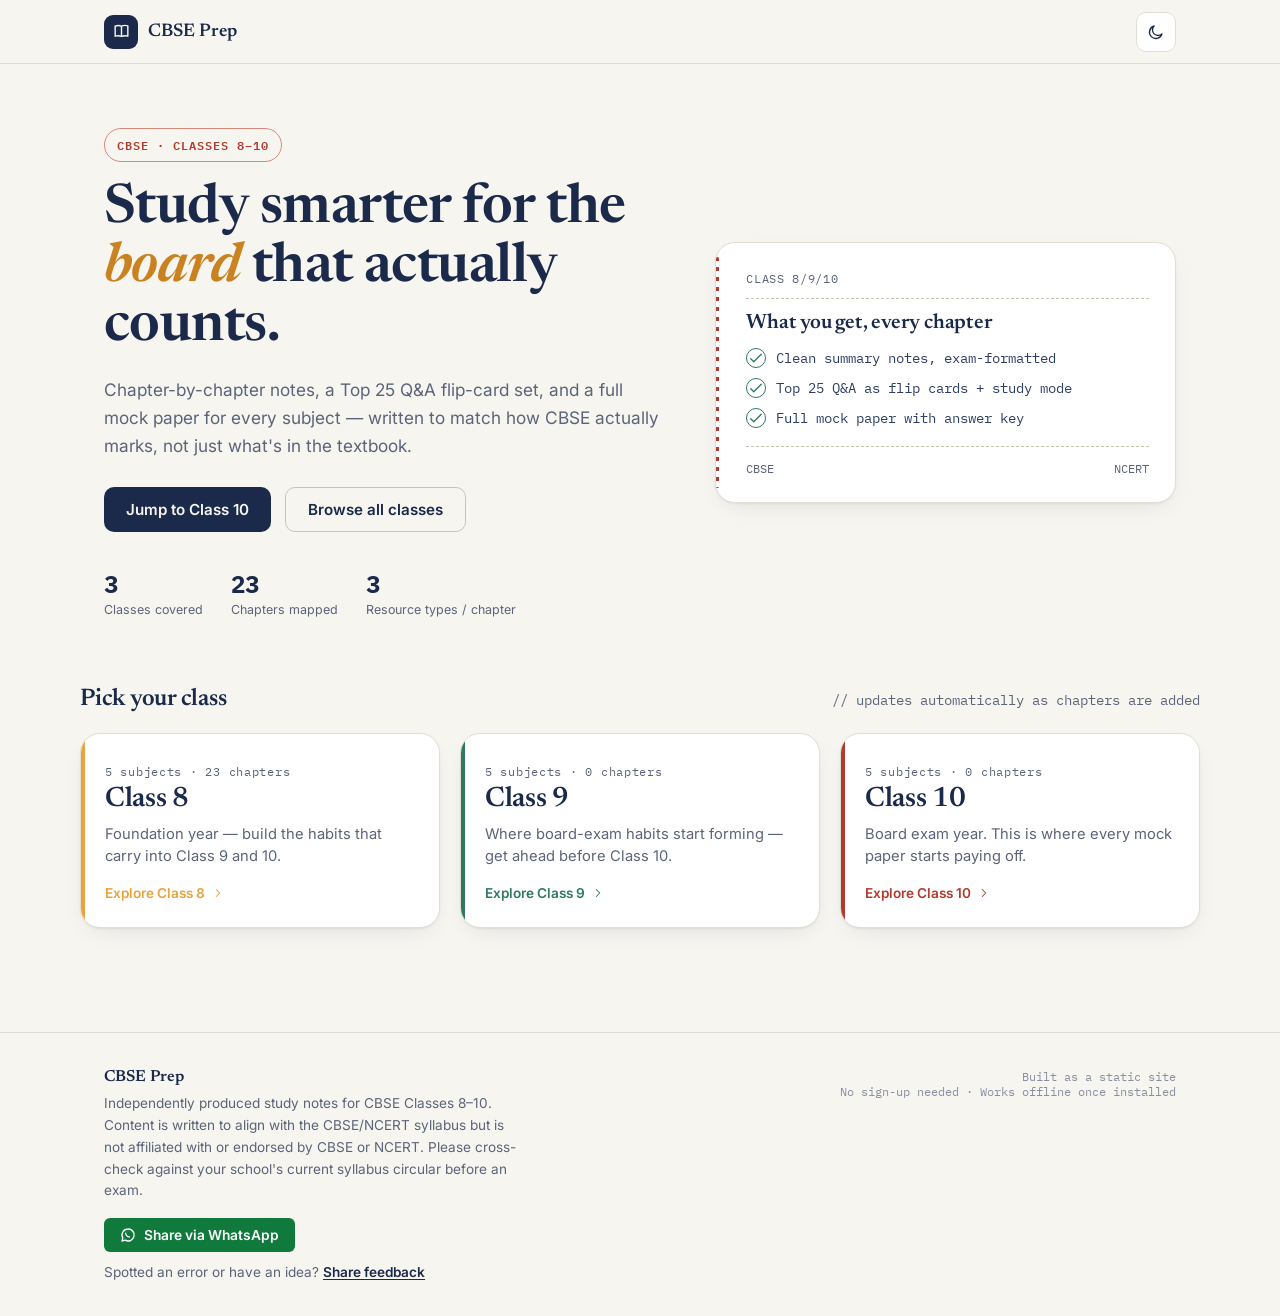
==== commit 6791e1f5: "150720261240" ====
--- a/index.html
+++ b/index.html
@@ -72,12 +72,15 @@
       </p>
       <a
         class="share-btn"
-        href="https://wa.me/?text=%F0%9F%93%9A%20Check%20out%20CBSE%20Prep%20%E2%80%94%20free%20notes%2C%20Q%26A%20and%20mock%20papers%20for%20CBSE%20Class%208%E2%80%9310%3A%20https%3A%2F%2Fcbse-board-notes.pages.dev%2F"
+		href="https://wa.me/?text=%F0%9F%93%9A%20Check%20out%20CBSE%20Prep%20%E2%80%94%20free%20notes%2C%20Q%26A%20and%20mock%20papers%20for%20CBSE%20Class%208%E2%80%9310%3A%20https%3A%2F%2Fcbse-board-notes.pages.dev%2F"
         target="_blank" rel="noopener"
       >
         <svg viewBox="0 0 24 24" fill="none" stroke="currentColor" stroke-width="2"><path d="M12 3a9 9 0 0 0-7.8 13.4L3 21l4.8-1.2A9 9 0 1 0 12 3Z" stroke-linejoin="round"/><path d="M8.5 9.3c.3 2.9 2.7 5.3 5.6 5.6" stroke-linecap="round"/></svg>
         Share via WhatsApp
       </a>
+      <p class="footer-feedback-link">
+        Spotted an error or have an idea? <a href="#/feedback">Share feedback</a>
+      </p>
     </div>
     <div class="footer-meta">
       Built as a static site<br />
@@ -96,6 +99,7 @@
 <script src="/js/markdown.js"></script>
 <script src="/js/protection.js"></script>
 <script src="/js/flipcards.js"></script>
+<script src="/js/feedback.js"></script>
 <script src="/js/views.js"></script>
 <script src="/js/theme.js"></script>
 <script src="/js/pwa.js"></script>
--- a/css/styles.css
+++ b/css/styles.css
@@ -576,8 +576,64 @@
 .empty-state p { color: var(--slate); line-height: 1.6; }
 
 /* =========================================================================
-   Footer
-   ========================================================================= */
+   Feedback page
+   ========================================================================= */
+.feedback-card {
+  max-width: 620px;
+  background: var(--paper-raised);
+  border: 1px solid var(--line);
+  border-radius: var(--radius-lg);
+  box-shadow: var(--shadow-card);
+  padding: 32px 30px;
+}
+
+.feedback-hp { position: absolute; left: -9999px; width: 1px; height: 1px; opacity: 0; }
+
+.form-field { margin-bottom: 20px; }
+.form-row { display: grid; grid-template-columns: 1fr 1fr; gap: 18px; }
+@media (max-width: 560px) { .form-row { grid-template-columns: 1fr; } }
+
+.form-field label {
+  display: block; font-weight: 600; font-size: 0.88rem; color: var(--ink-navy);
+  margin-bottom: 7px;
+}
+.form-field label span { font-weight: 400; color: var(--slate); font-size: 0.82rem; }
+
+.form-field input,
+.form-field select,
+.form-field textarea {
+  width: 100%; font-family: var(--font-body); font-size: 0.95rem;
+  padding: 11px 14px; border-radius: 10px; border: 1.5px solid var(--line-strong);
+  background: var(--paper); color: var(--ink-navy);
+  transition: border-color var(--transition-fast), box-shadow var(--transition-fast);
+}
+.form-field input:focus,
+.form-field select:focus,
+.form-field textarea:focus {
+  outline: none; border-color: var(--marigold-deep);
+  box-shadow: 0 0 0 3px rgba(232, 163, 61, 0.25); /* fallback for browsers without color-mix() */
+  box-shadow: 0 0 0 3px color-mix(in srgb, var(--marigold) 25%, transparent);
+}
+.form-field textarea { resize: vertical; min-height: 120px; line-height: 1.5; font-family: var(--font-body); }
+.form-field select { cursor: pointer; }
+
+.feedback-status {
+  padding: 12px 16px; border-radius: 10px; font-size: 0.88rem; margin-bottom: 18px;
+  display: flex; align-items: center; gap: 8px;
+}
+.feedback-status.success {
+  background: #e4f3ec; /* fallback for browsers without color-mix() support */
+  background: color-mix(in srgb, var(--success-green) 14%, var(--paper-raised));
+  color: var(--success-green);
+  border: 1px solid var(--success-green);
+}
+.feedback-status.error { background: #f8e9e6; color: var(--correction-red); border: 1px solid var(--correction-red-soft); }
+
+.feedback-privacy { margin-top: 14px; font-size: 0.78rem; color: var(--slate); line-height: 1.5; }
+
+.footer-feedback-link { margin-top: 12px; font-size: 0.85rem; color: var(--slate); }
+.footer-feedback-link a { color: var(--ink-navy); font-weight: 600; text-decoration: underline; text-underline-offset: 2px; }
+.footer-feedback-link a:hover { color: var(--marigold-deep); }
 .site-footer { border-top: 1px solid var(--line); padding: 36px 0; margin-top: 40px; }
 .footer-grid { display: flex; justify-content: space-between; align-items: flex-start; gap: 24px; flex-wrap: wrap; }
 .footer-brand { font-family: var(--font-display); font-weight: 600; }
